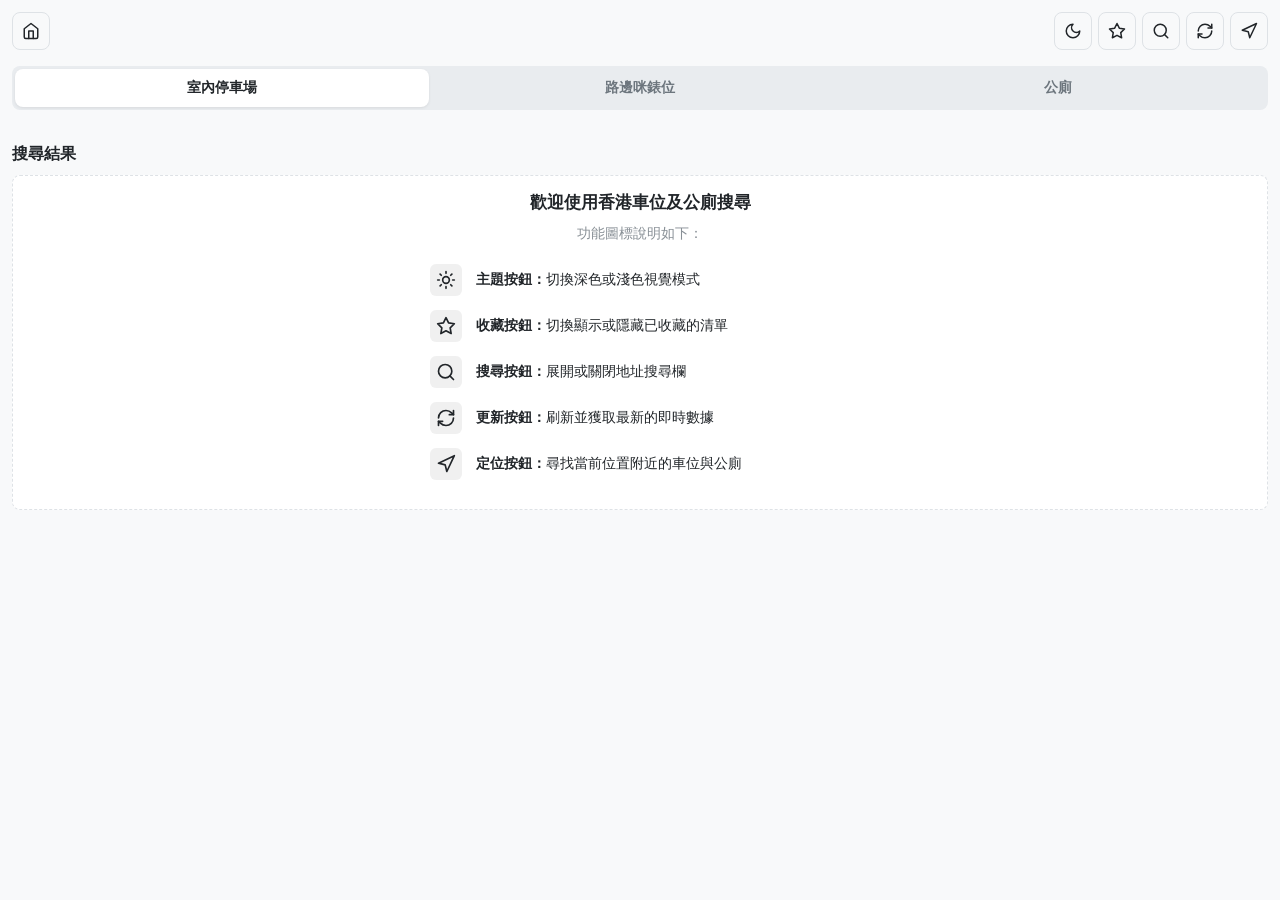
==== index.html @ a3e3a035 "Update index.html" ====
<!DOCTYPE html>
<html lang="zh-HK">
<head>
    <meta charset="UTF-8">
    <meta name="viewport" content="width=device-width, initial-scale=1.0">
    <title>HK Car Parks</title>
    <link rel="stylesheet" href="style.css">
    <style>
        /* Modern 2026 Mobile Parking Tracker Style Extensions */
        .parking-tracker-btn-container {
            display: flex;
            justify-content: flex-end;
            padding-top: 8px;
            margin-top: 8px;
            border-top: 1px dashed #e2e8f0;
            width: 100%;
            box-sizing: border-box;
        }

        .parking-tracker-toggle-btn {
            font-size: 13px;
            font-weight: 600;
            color: #475569;
            background-color: #f1f5f9;
            border: 1px solid #cbd5e1;
            padding: 6px 14px;
            border-radius: 20px;
            cursor: pointer;
            outline: none;
            transition: all 0.2s ease-in-out;
            -webkit-tap-highlight-color: transparent;
        }

        .parking-tracker-toggle-btn.tracking-active {
            color: #ffffff;
            background-color: #2563eb;
            border-color: #1d4ed8;
            box-shadow: 0 2px 4px rgba(37, 99, 235, 0.2);
        }

        /* Floating Controls Panel Setup */
        #mobile-tracking-overlay-panel {
            position: fixed;
            bottom: calc(16px + env(safe-area-inset-bottom));
            left: 50%;
            transform: translateX(-50%);
            width: calc(100% - 32px);
            max-width: 440px;
            background-color: #0f172a;
            box-shadow: 0 10px 25px -5px rgba(0, 0, 0, 0.4), 0 8px 10px -6px rgba(0, 0, 0, 0.4);
            border-radius: 24px;
            padding: 14px 20px;
            z-index: 99999;
            box-sizing: border-box;
            animation: trackerSlideIn 0.3s cubic-bezier(0.16, 1, 0.3, 1);
        }

        .tracker-panel-layout {
            display: flex;
            justify-content: space-between;
            align-items: center;
            width: 100%;
        }

        .tracker-panel-info {
            display: flex;
            align-items: center;
            gap: 10px;
        }

        .tracker-pulse-dot {
            width: 8px;
            height: 8px;
            background-color: #3b82f6;
            border-radius: 50%;
            display: inline-block;
            box-shadow: 0 0 0 0 rgba(59, 130, 246, 0.6);
            animation: trackerPulseGlow 2s infinite;
        }

        .tracker-panel-text {
            color: #f8fafc;
            font-size: 14px;
            font-weight: 500;
            font-family: system-ui, -apple-system, sans-serif;
        }

        .tracker-panel-clear-btn {
            background-color: #ef4444;
            color: #ffffff;
            border: none;
            padding: 7px 14px;
            font-size: 12px;
            font-weight: 600;
            border-radius: 16px;
            cursor: pointer;
            transition: background 0.2s ease;
            -webkit-tap-highlight-color: transparent;
        }

        .tracker-panel-clear-btn:active {
            background-color: #dc2626;
        }

        @keyframes trackerSlideIn {
            from { transform: translate(-50%, 80px); opacity: 0; }
            to { transform: translate(-50%, 0); opacity: 1; }
        }

        @keyframes trackerPulseGlow {
            0% { transform: scale(0.95); box-shadow: 0 0 0 0 rgba(59, 130, 246, 0.6); }
            70% { transform: scale(1); box-shadow: 0 0 0 8px rgba(59, 130, 246, 0); }
            100% { transform: scale(0.95); box-shadow: 0 0 0 0 rgba(59, 130, 246, 0); }
        }
    </style>
</head>
<body>

    <div class="sticky-header-wrapper">
        <div class="header-container">
            <button id="homeBtn" class="icon-btn" aria-label="主頁"></button>
            <div class="header-actions">
                <button id="themeToggleBtn" class="icon-btn" onclick="toggleTheme()" aria-label="切換主題"></button>
                <button id="showFavBtn" class="icon-btn" aria-label="我的收藏"></button>
                <button id="searchToggleBtn" class="icon-btn" aria-label="展開搜尋"></button>
                <button id="refreshBtn" class="icon-btn" aria-label="更新數據"></button>
                <button id="locateBtn" class="icon-btn" aria-label="GPS 定位"></button>
            </div>
        </div>

        <div class="tab-container">
            <button id="tabOffStreet" class="tab-btn active" onclick="switchTab('offstreet')">室內停車場</button>
            <button id="tabMetered" class="tab-btn" onclick="switchTab('metered')">路邊咪錶位</button>
            <button id="tabToilet" class="tab-btn" onclick="switchTab('toilet')">公廁</button>
        </div>
        
        <div id="searchWrapper" class="search-dropdown">
            <div class="search-bar-container">
                <input type="text" id="searchInput" placeholder="搜尋香港地址、大廈、商場或街道...">
                <button id="searchBtn" class="search-action-btn">搜尋</button>
            </div>
        </div>

        <div id="history-wrapper" class="history-container" style="display: none;">
            <div id="historyChips" class="chips-row"></div>
            <button id="clearHistoryBtn" class="clear-btn">清除</button>
        </div>
    </div>

    <p id="status"></p>
    
    <div id="fav-wrapper" style="display:none;">
        <div class="section-title" id="ui-fav-title">我的收藏夾</div>
        <div id="favoritesList"></div>
    </div>

    <div id="filter-container" style="display: none;"></div>

    <div class="section-title" id="ui-search-title">搜尋結果</div>
    <div id="searchSubtitle" class="search-subtitle" style="display: none;"></div>
    <div id="results"></div>

    <button id="backToTopBtn" class="back-to-top" aria-label="回到頂部"></button>
    
    <script src="config.js"></script>
    <script src="templates.js"></script>
    <script src="api.js"></script>
    <script src="ui.js"></script>
    <script src="map.js"></script>
    <script src="parkingTracker.js"></script>
    <script src="app.js"></script>

</body>
</html>
---- style.css ----
:root {
    --bg-primary: #f8f9fa;
    --surface: #ffffff;
    --text-main: #212529;
    --text-muted: #6c757d;
    --accent: #0d6efd;
    --accent-hover: #0b5ed7;
    --success: #198754;
    --warning: #ff9f43;
    --danger: #dc3545;
    --border-color: #dee2e6;
    --radius: 8px;
    --btn-height: 38px;
    --font-size-btn: 0.85rem;
}

body.dark-theme {
    --bg-primary: #121212;
    --surface: #1e1e1e;
    --text-main: #f8f9fa;
    --text-muted: #a0a0a0;
    --border-color: #2d2d2d;
    --accent-hover: #157bfb;
}

* { box-sizing: border-box; margin: 0; padding: 0; }

body {
    font-family: -apple-system, BlinkMacSystemFont, "Segoe UI", Roboto, Helvetica, Arial, sans-serif;
    background-color: var(--bg-primary);
    color: var(--text-main);
    padding: 12px;
    line-height: 1.4;
    transition: background-color 0.2s, color 0.2s;
}

/* 置頂包裝器基礎與過渡樣式 */
.sticky-header-wrapper {
    position: sticky;
    top: 0;
    z-index: 100;
    background-color: var(--bg-primary);
    padding: 12px 12px 4px 12px;
    margin: -12px -12px 12px -12px;
    border-bottom: 1px solid transparent;
    transition: border-color 0.15s ease, box-shadow 0.15s ease, background-color 0.2s;
}

/* 滾動時啟用陰影與底線 */
.sticky-header-wrapper.scrolled {
    border-bottom-color: var(--border-color);
    box-shadow: 0 4px 12px rgba(0, 0, 0, 0.05);
}

body.dark-theme .sticky-header-wrapper.scrolled {
    box-shadow: 0 4px 16px rgba(0, 0, 0, 0.3);
}

.header-container {
    display: flex;
    justify-content: space-between;
    align-items: center;
    margin-bottom: 16px;
    gap: 10px;
}

h1 { font-size: 1.15rem; font-weight: 700; letter-spacing: -0.5px; white-space: nowrap; }

.header-actions {
    display: flex;
    gap: 6px;
    align-items: center;
}

.icon-btn {
    background-color: transparent;
    color: var(--text-main);
    border: 1px solid var(--border-color);
    border-radius: var(--radius);
    padding: 0;
    width: var(--btn-height);
    height: var(--btn-height);
    display: inline-flex;
    align-items: center;
    justify-content: center;
    cursor: pointer;
    transition: all 0.15s ease;
}

.icon-btn:active { background-color: #e9ecef; }
body.dark-theme .icon-btn:active { background-color: #2d2d2d; }

.icon-btn svg {
    width: 18px;
    height: 18px;
    display: block;
}

.tab-container {
    display: flex;
    background-color: #e9ecef;
    padding: 3px;
    border-radius: var(--radius);
    margin-bottom: 12px;
    gap: 4px;
    height: calc(var(--btn-height) + 6px);
    align-items: center;
    transition: background-color 0.2s;
}

body.dark-theme .tab-container {
    background-color: #2d2d2d;
}

.tab-btn, button.main-btn, button.secondary-btn, button.search-action-btn, .pill-btn {
    height: var(--btn-height);
    font-size: var(--font-size-btn);
    border-radius: var(--radius);
    display: inline-flex;
    align-items: center;
    justify-content: center;
    border: 1px solid transparent;
    box-sizing: border-box;
    font-weight: 600;
    cursor: pointer;
    transition: all 0.15s ease;
    white-space: nowrap;
    text-decoration: none;
}

.tab-btn {
    flex: 1;
    background: none;
    color: var(--text-muted);
}

.tab-btn.active {
    background-color: var(--surface);
    color: var(--text-main);
    box-shadow: 0 1px 3px rgba(0,0,0,0.08);
}

#status {
    margin: 4px 0 8px 0;
    font-size: 0.85rem;
    color: var(--text-muted);
    text-align: center;
}

.search-dropdown {
    max-height: 0;
    overflow: hidden;
    opacity: 0;
    transition: max-height 0.3s cubic-bezier(0.4, 0, 0.2, 1), opacity 0.2s ease, margin-bottom 0.3s ease;
    margin-bottom: 0;
    width: 100%;
}

.search-dropdown.open {
    max-height: 60px;
    opacity: 1;
    margin-bottom: 12px;
}

.search-bar-container {
    display: flex;
    gap: 8px;
    width: 100%;
}

input#searchInput {
    flex: 1;
    height: var(--btn-height);
    padding: 0 12px;
    font-size: 0.9rem;
    border-radius: var(--radius);
    border: 1px solid var(--border-color);
    background-color: var(--surface);
    color: var(--text-main);
    outline: none;
    transition: border-color 0.15s;
}

input#searchInput:focus {
    border-color: var(--accent);
}

button.search-action-btn {
    background-color: var(--text-main);
    color: var(--surface);
    padding: 0 16px;
}

button.search-action-btn:active {
    background-color: #000;
}
body.dark-theme button.search-action-btn:active {
    background-color: #ffffff;
}

.history-container {
    display: none;
    align-items: center;
    justify-content: space-between;
    gap: 8px;
    margin-bottom: 12px;
    width: 100%;
}

.chips-row {
    display: flex;
    flex-wrap: wrap;
    gap: 6px;
    flex: 1;
}

.history-chip {
    background-color: #e9ecef;
    color: var(--text-main);
    padding: 4px 8px;
    font-size: 0.75rem;
    font-weight: 500;
    border-radius: 6px;
    cursor: pointer;
    border: none;
    white-space: nowrap;
    max-width: 110px;
    overflow: hidden;
    text-overflow: ellipsis;
    transition: background-color 0.2s;
}

body.dark-theme .history-chip {
    background-color: #2d2d2d;
}

.history-chip:active {
    background-color: var(--border-color);
}

.clear-btn {
    background-color: #f1f3f5;
    border: 1px solid var(--border-color);
    color: var(--text-muted);
    font-size: 0.75rem;
    font-weight: 600;
    cursor: pointer;
    padding: 4px 8px;
    border-radius: 6px;
    white-space: nowrap;
    transition: background-color 0.2s, border-color 0.2s;
}

body.dark-theme .clear-btn {
    background-color: #1e1e1e;
}

.clear-btn:active {
    background-color: #fff5f5;
    color: var(--danger);
    border-color: #fbc2c2;
}

body.dark-theme .clear-btn:active {
    background-color: #2c1a1a;
}

#filter-container {
    display: none;
    flex-direction: column;
    gap: 8px;
    margin-bottom: 12px;
    width: 100%;
}

.filter-row {
    display: flex;
    gap: 6px;
    width: 100%;
}

.pill-btn {
    flex: 1;
    background-color: var(--surface);
    border-color: var(--border-color);
    color: var(--text-muted);
    padding: 0 4px;
}

.pill-btn:active {
    transform: scale(0.97);
}

.pill-btn.active.color-blue {
    background-color: var(--accent);
    color: white;
    border-color: var(--accent);
}

.pill-btn.active.color-green {
    background-color: var(--success);
    color: white;
    border-color: var(--success);
}

.pill-btn.active.color-red {
    background-color: var(--danger);
    color: white;
    border-color: var(--danger);
}

.section-title {
    font-size: 1rem;
    font-weight: 600;
    margin: 16px 0 8px 0;
    color: var(--text-main);
}

.carpark-card {
    background-color: var(--surface);
    padding: 10px 12px;
    margin-bottom: 10px;
    border-radius: var(--radius);
    border: 1px solid var(--border-color);
    border-left: 4px solid var(--border-color);
    transition: border-color 0.15s, background-color 0.2s;
}

.carpark-card.status-high { border-left-color: var(--success); }
.carpark-card.status-medium { border-left-color: var(--warning); }
.carpark-card.status-empty { border-left-color: var(--danger); }
.carpark-card.status-unknown { border-left-color: var(--border-color); }

.card-body-split {
    display: flex;
    justify-content: space-between;
    align-items: stretch;
    gap: 12px;
}

.card-left {
    flex: 1;
    min-width: 0;
}

.card-right {
    display: flex;
    flex-direction: column;
    justify-content: center !important; 
    align-items: flex-end;
    width: 80px;
    flex-shrink: 0;
}

.carpark-name {
    font-size: 0.95rem;
    font-weight: 600;
    color: var(--text-main);
    line-height: 1.3;
    display: flex;
    align-items: center;
    gap: 6px;
    margin-bottom: 4px;
}

.status-dot {
    width: 8px;
    height: 8px;
    border-radius: 50%;
    display: inline-block;
    flex-shrink: 0;
}

.dot-green { background-color: var(--success); }
.dot-orange { background-color: var(--warning); }
.dot-red { background-color: var(--danger); }
.dot-grey { background-color: var(--text-muted); }

.card-fav-btn {
    background-color: #f1f3f5;
    color: var(--text-main);
    border: 1px solid var(--border-color);
    padding: 3px 6px;
    font-size: 0.7rem;
    font-weight: 600;
    border-radius: 4px;
    cursor: pointer;
    white-space: nowrap;
    width: 100%;
    text-align: center;
    transition: background-color 0.2s, border-color 0.2s;
}

body.dark-theme .card-fav-btn {
    background-color: #2d2d2d;
}

.card-fav-btn.active {
    background-color: var(--danger);
    color: white;
    border-color: var(--danger);
}

/* Inline Favorite Button Styles */
.card-fav-btn.inline-fav-btn {
    background-color: transparent !important;
    border: none !important;
    padding: 0 !important;
    width: 20px !important;
    height: 20px !important;
    display: inline-flex !important;
    align-items: center !important;
    justify-content: center !important;
    cursor: pointer !important;
    color: var(--text-muted) !important;
    transition: transform 0.1s ease, color 0.2s !important;
    flex-shrink: 0 !important;
}

body.dark-theme .card-fav-btn.inline-fav-btn {
    background-color: transparent !important;
}

.card-fav-btn.inline-fav-btn:active {
    transform: scale(0.85) !important;
}

.card-fav-btn.inline-fav-btn svg {
    width: 18px !important;
    height: 18px !important;
    display: block !important;
}

.card-fav-btn.inline-fav-btn.active {
    background-color: transparent !important;
    border-color: transparent !important;
    color: #ff9f43 !important;
}

body.dark-theme .card-fav-btn.inline-fav-btn.active {
    background-color: transparent !important;
}

.tags-row {
    display: flex;
    align-items: center;
    gap: 6px;
    margin-bottom: 6px;
    flex-wrap: wrap;
}

.distance { font-size: 0.8rem; font-weight: 600; color: var(--danger); }
.distance-warning { font-size: 0.75rem; font-weight: bold; color: var(--danger); margin-left: 2px; }

.status-badge {
    display: inline-block;
    padding: 2px 6px;
    font-size: 0.65rem;
    font-weight: 700;
    border-radius: 4px;
    text-transform: uppercase;
}

.status-badge.ev-charger {
    background-color: #eafaf1;
    color: var(--success);
    border: 1px solid #a3e4d7;
}

body.dark-theme .status-badge.ev-charger {
    background-color: #0c2b1a;
    color: var(--success);
    border-color: #198754;
}

.info-grid {
    display: grid;
    grid-template-columns: auto 1fr;
    gap: 3px 8px;
    font-size: 0.8rem;
    color: var(--text-main);
}

.info-label { color: var(--text-muted); font-weight: 500; }

.map-link, .phone-link {
    color: var(--accent);
    text-decoration: none;
    font-weight: 500;
}

.vacancy-badge {
    width: 100%;
    padding: 4px 6px;
    border-radius: 6px;
    text-align: center;
    display: flex;
    flex-direction: column;
    align-items: center;
    justify-content: center;
    border: 1px solid var(--border-color);
    background-color: #f8f9fa;
    transition: background-color 0.2s, border-color 0.2s;
}

body.dark-theme .vacancy-badge {
    background-color: #1e1e1e;
}

.vacancy-badge.available {
    border-color: #a3e4d7;
    background-color: #f4fbf7;
}

body.dark-theme .vacancy-badge.available {
    border-color: #198754;
    background-color: #0c2b1a;
}

.vacancy-badge.moderate {
    border-color: #fde3a7;
    background-color: #fffaf4;
}

body.dark-theme .vacancy-badge.moderate {
    border-color: #ff9f43;
    background-color: #3b250a;
}

.vacancy-badge.full {
    border-color: #fbc2c2;
    background-color: #fff5f5;
}

body.dark-theme .vacancy-badge.full {
    border-color: #dc3545;
    background-color: #321015;
}

.vacancy-badge.unknown {
    border-color: var(--border-color);
    background-color: #f8f9fa;
}

body.dark-theme .vacancy-badge.unknown {
    background-color: #1e1e1e;
}

.vacancy-num {
    font-size: 1.1rem;
    font-weight: 700;
    line-height: 1.1;
}

.vacancy-num.none { color: var(--danger); }
.vacancy-num.medium { color: var(--warning); }

.vacancy-label {
    font-size: 0.65rem;
    color: var(--text-muted);
    margin-top: 2px;
    font-weight: 600;
    white-space: nowrap;
}

.welcome-box {
    text-align: center;
    padding: 36px 20px;
    background-color: var(--surface);
    border-radius: var(--radius);
    border: 1px dashed var(--border-color);
    margin-top: 10px;
}

.welcome-box h3 {
    font-size: 1.05rem;
    margin-bottom: 8px;
    color: var(--text-main);
    font-weight: 700;
}

.welcome-box p {
    font-size: 0.85rem;
    color: var(--text-muted);
    line-height: 1.5;
}

.empty-notice {
    text-align: center;
    padding: 16px;
    color: var(--text-muted);
    font-style: italic;
    font-size: 0.85rem;
}

/* 回到頂部按鈕懸浮樣式 */
.back-to-top {
    position: fixed;
    bottom: 24px;
    right: 24px;
    width: 44px;
    height: 44px;
    border-radius: 50%;
    background-color: var(--surface);
    color: var(--text-main);
    border: 1px solid var(--border-color);
    box-shadow: 0 4px 12px rgba(0, 0, 0, 0.1);
    cursor: pointer;
    display: flex;
    align-items: center;
    justify-content: center;
    z-index: 99;
    opacity: 0;
    pointer-events: none;
    transition: opacity 0.2s ease, transform 0.2s ease, background-color 0.2s;
    transform: translateY(10px);
}

.back-to-top.visible {
    opacity: 1;
    pointer-events: auto;
    transform: translateY(0);
}

.back-to-top:active {
    transform: scale(0.95);
    background-color: #e9ecef;
}

body.dark-theme .back-to-top:active {
    background-color: #2d2d2d;
}

.back-to-top svg {
    width: 20px;
    height: 20px;
    display: block;
}

/* 2026 Modern CSS Triple-Dot Pulse Loader */
.loading-container {
    display: inline-flex;
    align-items: center;
    justify-content: center;
    gap: 6px;
    font-weight: 500;
    color: var(--text-muted);
}

.loading-dots {
    display: inline-flex;
    align-items: center;
    gap: 4px;
}

.loading-dots span {
    width: 6px;
    height: 6px;
    background-color: var(--accent);
    border-radius: 50%;
    display: inline-block;
    animation: loadingPulse 1.2s infinite ease-in-out both;
}

.loading-dots span:nth-child(1) { animation-delay: -0.32s; }
.loading-dots span:nth-child(2) { animation-delay: -0.16s; }

@keyframes loadingPulse {
    0%, 80%, 100% { transform: scale(0); opacity: 0.3; }
    40% { transform: scale(1); opacity: 1; }
}

.search-subtitle {
    font-size: 0.85rem;
    color: var(--text-muted);
    margin: -4px 0 12px 0;
    font-weight: 500;
    line-height: 1.4;
}

/* Full-Screen Map Overlay Styles */
.carpark-card.meter-card {
    cursor: pointer;
}

.map-overlay {
    position: fixed;
    top: 0;
    left: 0;
    width: 100vw;
    height: 100vh;
    z-index: 2000;
    background-color: var(--bg-primary);
    display: none;
}

.map-canvas {
    width: 100%;
    height: 100%;
}

.close-map-btn {
    position: fixed;
    bottom: 24px;
    right: 24px;
    width: 56px;
    height: 56px;
    border-radius: 50%;
    background-color: var(--surface);
    color: var(--text-main);
    border: 1px solid var(--border-color);
    box-shadow: 0 4px 16px rgba(0, 0, 0, 0.15);
    cursor: pointer;
    display: flex;
    align-items: center;
    justify-content: center;
    z-index: 2100;
    transition: transform 0.1s ease, background-color 0.2s;
}

body.dark-theme .close-map-btn {
    box-shadow: 0 4px 20px rgba(0, 0, 0, 0.4);
}

.close-map-btn:active {
    transform: scale(0.92);
    background-color: #e9ecef;
}

body.dark-theme .close-map-btn:active {
    background-color: #2d2d2d;
}

.close-map-btn svg {
    width: 24px;
    height: 24px;
    display: block;
}

/* Leaflet theme overrides for clean integration */
.leaflet-popup-content-wrapper {
    background-color: var(--surface) !important;
    color: var(--text-main) !important;
    border-radius: var(--radius) !important;
    font-family: inherit !important;
    box-shadow: 0 2px 8px rgba(0,0,0,0.15) !important;
}
.leaflet-popup-tip {
    background-color: var(--surface) !important;
}
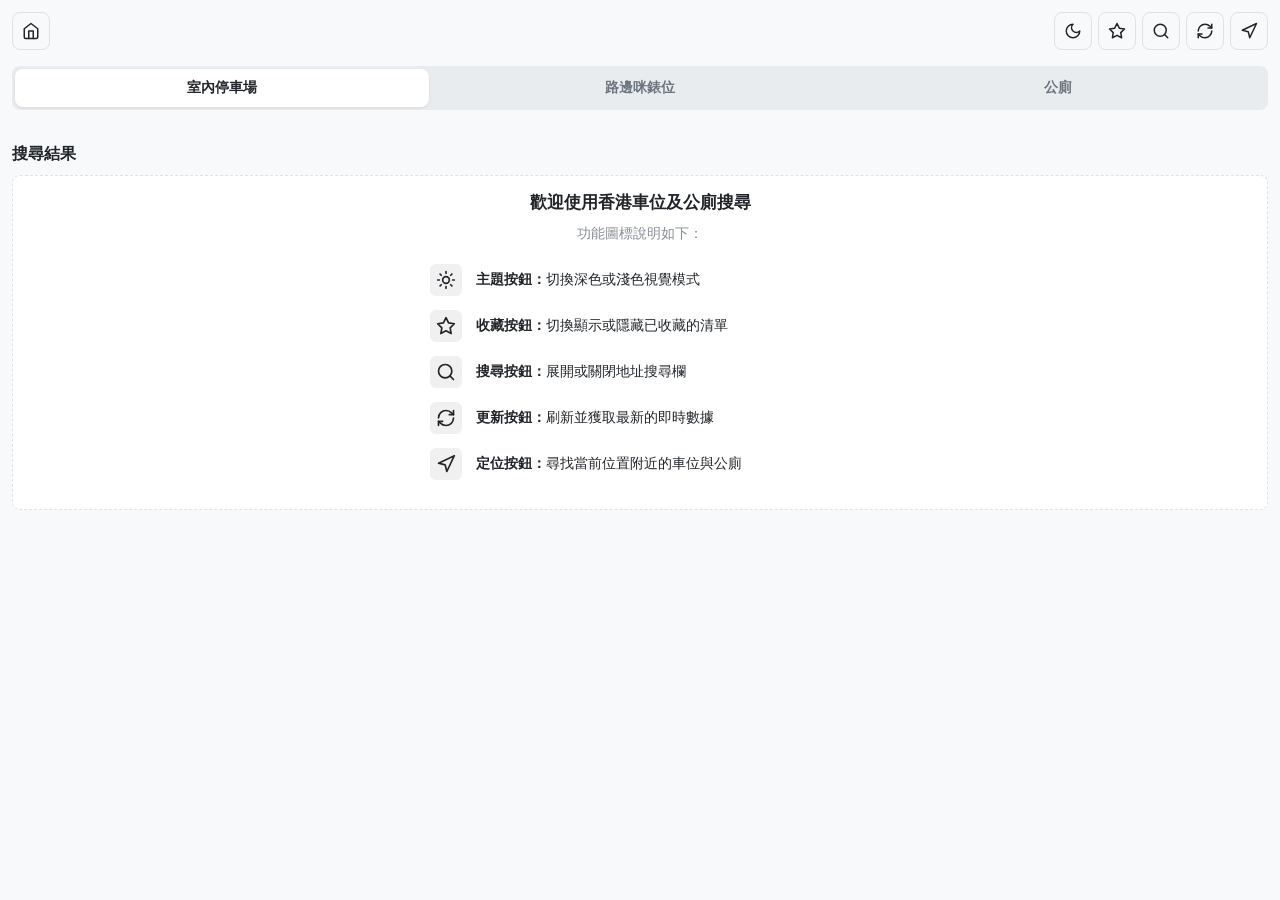
==== commit 3ea3ab90: "Update index.html" ====
--- a/index.html
+++ b/index.html
@@ -6,110 +6,158 @@
     <title>HK Car Parks</title>
     <link rel="stylesheet" href="style.css">
     <style>
-        /* Modern 2026 Mobile Parking Tracker Style Extensions */
+        /* 2026 行動端無縫雙按鈕與頂部浮動狀態島樣式擴充 */
         .parking-tracker-btn-container {
             display: flex;
-            justify-content: flex-end;
-            padding-top: 8px;
-            margin-top: 8px;
-            border-top: 1px dashed #e2e8f0;
             width: 100%;
+            border-top: 1px solid #e2e8f0;
+            margin-top: 12px;
             box-sizing: border-box;
+            background-color: #f8fafc;
+            border-bottom-left-radius: 12px;
+            border-bottom-right-radius: 12px;
+            overflow: hidden;
+        }
+
+        .parking-action-btn {
+            flex: 1;
+            display: flex;
+            align-items: center;
+            justify-content: center;
+            padding: 12px 8px;
+            font-size: 14px;
+            font-weight: 600;
+            background: none;
+            border: none;
+            cursor: pointer;
+            color: #475569;
+            transition: all 0.2s ease-in-out;
+            outline: none;
+            -webkit-tap-highlight-color: transparent;
+        }
+
+        .parking-map-view-btn {
+            border-right: 1px solid #e2e8f0;
+        }
+
+        .parking-map-view-btn:active {
+            background-color: #f1f5f9;
         }
 
         .parking-tracker-toggle-btn {
-            font-size: 13px;
-            font-weight: 600;
-            color: #475569;
-            background-color: #f1f5f9;
-            border: 1px solid #cbd5e1;
-            padding: 6px 14px;
-            border-radius: 20px;
-            cursor: pointer;
-            outline: none;
-            transition: all 0.2s ease-in-out;
-            -webkit-tap-highlight-color: transparent;
+            color: #2563eb;
+        }
+
+        .parking-tracker-toggle-btn:active {
+            background-color: #eff6ff;
+        }
+
+        .parking-tracker-toggle-btn.tracking-confirming {
+            background-color: #eff6ff;
+            color: #1e40af;
+            font-size: 11px;
+            line-height: 1.3;
+            padding: 6px 8px;
+            pointer-events: none;
+            text-align: center;
         }
 
         .parking-tracker-toggle-btn.tracking-active {
+            background-color: #2563eb;
             color: #ffffff;
-            background-color: #2563eb;
-            border-color: #1d4ed8;
-            box-shadow: 0 2px 4px rgba(37, 99, 235, 0.2);
-        }
-
-        /* Floating Controls Panel Setup */
-        #mobile-tracking-overlay-panel {
+        }
+
+        .parking-tracker-toggle-btn.tracking-active:active {
+            background-color: #1d4ed8;
+        }
+
+        /* 頂部浮動狀態島 UI 佈局（完全避開右下角關閉地圖按鈕） */
+        #mobile-top-tracker-island {
             position: fixed;
-            bottom: calc(16px + env(safe-area-inset-bottom));
+            top: 130px; /* 安全浮動於置頂導航欄下方 */
             left: 50%;
             transform: translateX(-50%);
             width: calc(100% - 32px);
-            max-width: 440px;
+            max-width: 400px;
             background-color: #0f172a;
-            box-shadow: 0 10px 25px -5px rgba(0, 0, 0, 0.4), 0 8px 10px -6px rgba(0, 0, 0, 0.4);
-            border-radius: 24px;
-            padding: 14px 20px;
-            z-index: 99999;
+            box-shadow: 0 10px 25px -5px rgba(0, 0, 0, 0.3), 0 8px 10px -6px rgba(0, 0, 0, 0.3);
+            border-radius: 16px;
+            padding: 12px 16px;
+            z-index: 999999;
             box-sizing: border-box;
-            animation: trackerSlideIn 0.3s cubic-bezier(0.16, 1, 0.3, 1);
-        }
-
-        .tracker-panel-layout {
-            display: flex;
-            justify-content: space-between;
+            color: #f8fafc;
+            font-family: system-ui, -apple-system, sans-serif;
+            animation: islandSlideDown 0.3s cubic-bezier(0.16, 1, 0.3, 1);
+        }
+
+        .island-header {
+            display: flex;
             align-items: center;
-            width: 100%;
-        }
-
-        .tracker-panel-info {
-            display: flex;
-            align-items: center;
-            gap: 10px;
-        }
-
-        .tracker-pulse-dot {
-            width: 8px;
-            height: 8px;
+            gap: 8px;
+            font-size: 11px;
+            color: #94a3b8;
+            margin-bottom: 6px;
+            font-weight: 600;
+            letter-spacing: 0.05em;
+        }
+
+        .island-pulse {
+            width: 6px;
+            height: 6px;
             background-color: #3b82f6;
             border-radius: 50%;
             display: inline-block;
             box-shadow: 0 0 0 0 rgba(59, 130, 246, 0.6);
-            animation: trackerPulseGlow 2s infinite;
-        }
-
-        .tracker-panel-text {
+            animation: islandPulseGlow 2s infinite;
+        }
+
+        .island-row {
+            display: flex;
+            justify-content: space-between;
+            align-items: center;
+            padding: 8px 0;
+            border-top: 1px solid #334155;
+        }
+
+        .island-row:first-of-type {
+            border-top: none;
+        }
+
+        .island-carpark-name {
+            font-size: 13px;
+            font-weight: 500;
+            white-space: nowrap;
+            overflow: hidden;
+            text-overflow: ellipsis;
+            max-width: 75%;
+            color: #f1f5f9;
+        }
+
+        .island-cancel-btn {
+            background-color: #334155;
+            border: none;
             color: #f8fafc;
-            font-size: 14px;
-            font-weight: 500;
-            font-family: system-ui, -apple-system, sans-serif;
-        }
-
-        .tracker-panel-clear-btn {
-            background-color: #ef4444;
-            color: #ffffff;
-            border: none;
-            padding: 7px 14px;
             font-size: 12px;
             font-weight: 600;
-            border-radius: 16px;
+            padding: 4px 10px;
+            border-radius: 8px;
             cursor: pointer;
-            transition: background 0.2s ease;
+            transition: background-color 0.2s ease;
             -webkit-tap-highlight-color: transparent;
         }
 
-        .tracker-panel-clear-btn:active {
-            background-color: #dc2626;
-        }
-
-        @keyframes trackerSlideIn {
-            from { transform: translate(-50%, 80px); opacity: 0; }
+        .island-cancel-btn:active {
+            background-color: #475569;
+        }
+
+        @keyframes islandSlideDown {
+            from { transform: translate(-50%, -30px); opacity: 0; }
             to { transform: translate(-50%, 0); opacity: 1; }
         }
 
-        @keyframes trackerPulseGlow {
+        @keyframes islandPulseGlow {
             0% { transform: scale(0.95); box-shadow: 0 0 0 0 rgba(59, 130, 246, 0.6); }
-            70% { transform: scale(1); box-shadow: 0 0 0 8px rgba(59, 130, 246, 0); }
+            70% { transform: scale(1); box-shadow: 0 0 0 6px rgba(59, 130, 246, 0); }
             100% { transform: scale(0.95); box-shadow: 0 0 0 0 rgba(59, 130, 246, 0); }
         }
     </style>
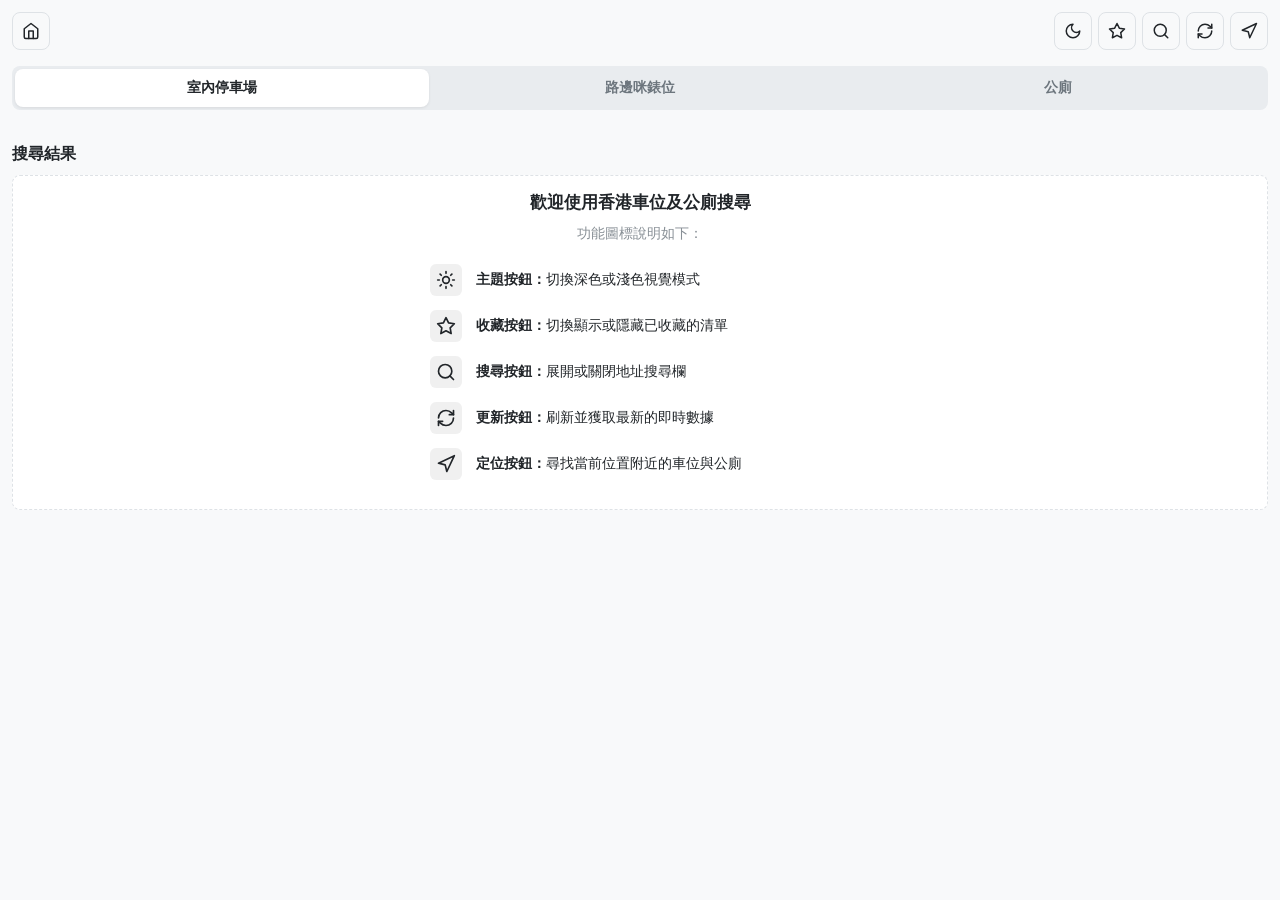
==== commit 8f64846e: "Update index.html" ====
--- a/index.html
+++ b/index.html
@@ -6,16 +6,14 @@
     <title>HK Car Parks</title>
     <link rel="stylesheet" href="style.css">
     <style>
-        /* 2026 行動端無縫雙按鈕與頂部浮動狀態島樣式擴充 */
+        /* 2026 行動端無縫自適應主題雙按鈕與底部智慧狀態島樣式 */
         .parking-tracker-btn-container {
             display: flex;
             width: 100%;
-            border-top: 1px solid #e2e8f0;
+            border-top: 1px solid rgba(148, 163, 184, 0.15);
             margin-top: 12px;
             box-sizing: border-box;
-            background-color: #f8fafc;
-            border-bottom-left-radius: 12px;
-            border-bottom-right-radius: 12px;
+            background: transparent; /* 移除固定白色，自動透出原本卡片的深色或淺色背景 */
             overflow: hidden;
         }
 
@@ -27,34 +25,39 @@
             padding: 12px 8px;
             font-size: 14px;
             font-weight: 600;
-            background: none;
+            background: transparent;
             border: none;
             cursor: pointer;
-            color: #475569;
+            color: inherit; /* 自動繼承原有主題的文字顏色 */
+            opacity: 0.9;
             transition: all 0.2s ease-in-out;
             outline: none;
             -webkit-tap-highlight-color: transparent;
         }
 
         .parking-map-view-btn {
-            border-right: 1px solid #e2e8f0;
-        }
-
-        .parking-map-view-btn:active {
-            background-color: #f1f5f9;
+            border-right: 1px solid rgba(148, 163, 184, 0.15);
+        }
+
+        .parking-action-btn:active {
+            background-color: rgba(148, 163, 184, 0.12);
         }
 
         .parking-tracker-toggle-btn {
-            color: #2563eb;
-        }
-
-        .parking-tracker-toggle-btn:active {
-            background-color: #eff6ff;
+            color: #3b82f6; /* 保留高對比藍色引導點擊 */
+        }
+
+        /* 當目前有空位時的灰色停用樣式 */
+        .parking-tracker-toggle-btn.tracking-disabled {
+            color: #94a3b8 !important;
+            opacity: 0.5 !important;
+            cursor: not-allowed;
+            background-color: transparent !important;
         }
 
         .parking-tracker-toggle-btn.tracking-confirming {
-            background-color: #eff6ff;
-            color: #1e40af;
+            background-color: rgba(59, 130, 246, 0.1);
+            color: #3b82f6;
             font-size: 11px;
             line-height: 1.3;
             padding: 6px 8px;
@@ -65,29 +68,33 @@
         .parking-tracker-toggle-btn.tracking-active {
             background-color: #2563eb;
             color: #ffffff;
-        }
-
-        .parking-tracker-toggle-btn.tracking-active:active {
-            background-color: #1d4ed8;
-        }
-
-        /* 頂部浮動狀態島 UI 佈局（完全避開右下角關閉地圖按鈕） */
-        #mobile-top-tracker-island {
+            opacity: 1;
+        }
+
+        /* 底部浮動智慧狀態島 UI 佈局 */
+        #mobile-bottom-tracker-island {
             position: fixed;
-            top: 130px; /* 安全浮動於置頂導航欄下方 */
+            bottom: calc(16px + env(safe-area-inset-bottom));
             left: 50%;
             transform: translateX(-50%);
             width: calc(100% - 32px);
             max-width: 400px;
-            background-color: #0f172a;
-            box-shadow: 0 10px 25px -5px rgba(0, 0, 0, 0.3), 0 8px 10px -6px rgba(0, 0, 0, 0.3);
+            background-color: #1e293b;
+            box-shadow: 0 10px 25px -5px rgba(0, 0, 0, 0.4), 0 8px 10px -6px rgba(0, 0, 0, 0.4);
             border-radius: 16px;
             padding: 12px 16px;
-            z-index: 999999;
+            z-index: 99999;
             box-sizing: border-box;
             color: #f8fafc;
             font-family: system-ui, -apple-system, sans-serif;
-            animation: islandSlideDown 0.3s cubic-bezier(0.16, 1, 0.3, 1);
+            transition: transform 0.3s cubic-bezier(0.16, 1, 0.3, 1), opacity 0.3s ease;
+            animation: islandSlideUp 0.3s cubic-bezier(0.16, 1, 0.3, 1);
+        }
+
+        #mobile-bottom-tracker-island.island-hidden {
+            transform: translate(-50%, 120px);
+            opacity: 0;
+            pointer-events: none;
         }
 
         .island-header {
@@ -150,8 +157,8 @@
             background-color: #475569;
         }
 
-        @keyframes islandSlideDown {
-            from { transform: translate(-50%, -30px); opacity: 0; }
+        @keyframes islandSlideUp {
+            from { transform: translate(-50%, 80px); opacity: 0; }
             to { transform: translate(-50%, 0); opacity: 1; }
         }
 
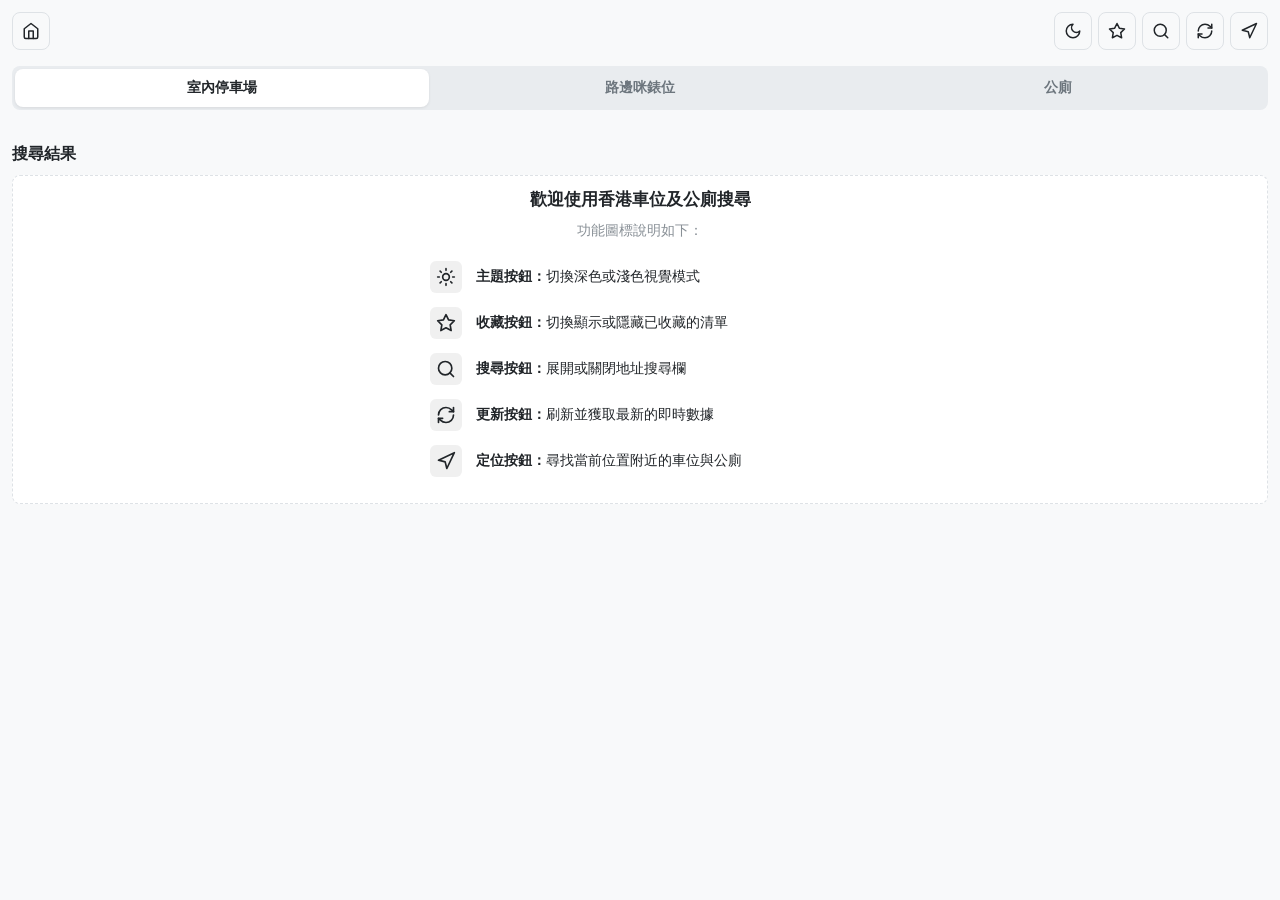
==== commit 0bfca4ff: "Update styles for parking tracker UI elements" ====
--- a/index.html
+++ b/index.html
@@ -6,72 +6,88 @@
     <title>HK Car Parks</title>
     <link rel="stylesheet" href="style.css">
     <style>
-        /* 2026 行動端無縫自適應主題雙按鈕與底部智慧狀態島樣式 */
+        /* 2026 行動端超緊湊正方形按鈕與自適應佈局樣式 */
+        #results > * {
+            position: relative !important;
+            padding: 12px 12px 12px 12px !important; /* 全面縮減卡片內邊距，極致壓縮高度 */
+            min-height: 105px !important; /* 確保右側有足夠空間容納直向組合 */
+            box-sizing: border-box !important;
+        }
+
+        /* 將按鈕群精準定位於右上角空置咪錶盒子的正下方 */
         .parking-tracker-btn-container {
-            display: flex;
-            width: 100%;
-            border-top: 1px solid rgba(148, 163, 184, 0.15);
-            margin-top: 12px;
-            box-sizing: border-box;
-            background: transparent; /* 移除固定白色，自動透出原本卡片的深色或淺色背景 */
-            overflow: hidden;
+            position: absolute !important;
+            right: 12px;
+            top: 64px; /* 完美緊貼於上方空置率數值盒子下方 */
+            display: flex;
+            gap: 8px;
+            background: transparent;
+            z-index: 10;
         }
 
         .parking-action-btn {
-            flex: 1;
             display: flex;
             align-items: center;
             justify-content: center;
-            padding: 12px 8px;
-            font-size: 14px;
-            font-weight: 600;
-            background: transparent;
-            border: none;
+            width: 38px;
+            height: 38px;
+            border-radius: 8px; /* 改為正方形外框，與頂部導航按鈕風格完全一致 */
+            background-color: rgba(148, 163, 184, 0.1);
+            border: 1px solid rgba(148, 163, 184, 0.2);
+            color: inherit;
             cursor: pointer;
-            color: inherit; /* 自動繼承原有主題的文字顏色 */
-            opacity: 0.9;
             transition: all 0.2s ease-in-out;
             outline: none;
             -webkit-tap-highlight-color: transparent;
-        }
-
-        .parking-map-view-btn {
-            border-right: 1px solid rgba(148, 163, 184, 0.15);
+            box-sizing: border-box;
         }
 
         .parking-action-btn:active {
-            background-color: rgba(148, 163, 184, 0.12);
+            background-color: rgba(148, 163, 184, 0.25);
         }
 
         .parking-tracker-toggle-btn {
-            color: #3b82f6; /* 保留高對比藍色引導點擊 */
-        }
-
-        /* 當目前有空位時的灰色停用樣式 */
+            color: #3b82f6;
+        }
+
+        /* 正在追蹤時的反色高亮方框 */
+        .parking-tracker-toggle-btn.tracking-active {
+            background-color: #2563eb;
+            border-color: #1d4ed8;
+            color: #ffffff;
+        }
+
+        /* 目前有空位時的完全停用狀態 */
         .parking-tracker-toggle-btn.tracking-disabled {
             color: #94a3b8 !important;
-            opacity: 0.5 !important;
+            opacity: 0.25 !important;
             cursor: not-allowed;
             background-color: transparent !important;
-        }
-
-        .parking-tracker-toggle-btn.tracking-confirming {
-            background-color: rgba(59, 130, 246, 0.1);
-            color: #3b82f6;
-            font-size: 11px;
-            line-height: 1.3;
-            padding: 6px 8px;
-            pointer-events: none;
+            border-color: rgba(148, 163, 184, 0.1) !important;
+        }
+
+        /* 頂部智慧提示橫幅 */
+        #parking-toast-notice {
+            position: fixed;
+            top: 24px;
+            left: 50%;
+            transform: translateX(-50%);
+            background-color: #1e293b;
+            color: #f8fafc;
+            padding: 12px 20px;
+            border-radius: 12px;
+            font-size: 13px;
+            font-weight: 500;
+            box-shadow: 0 10px 15px -3px rgba(0, 0, 0, 0.3);
+            z-index: 1000000;
+            width: calc(100% - 32px);
+            max-width: 360px;
             text-align: center;
-        }
-
-        .parking-tracker-toggle-btn.tracking-active {
-            background-color: #2563eb;
-            color: #ffffff;
-            opacity: 1;
-        }
-
-        /* 底部浮動智慧狀態島 UI 佈局 */
+            animation: toastFadeIn 0.3s ease-out;
+            transition: opacity 0.3s ease;
+        }
+
+        /* 底部智慧狀態島（完美支援隱形避讓） */
         #mobile-bottom-tracker-island {
             position: fixed;
             bottom: calc(16px + env(safe-area-inset-bottom));
@@ -87,14 +103,14 @@
             box-sizing: border-box;
             color: #f8fafc;
             font-family: system-ui, -apple-system, sans-serif;
-            transition: transform 0.3s cubic-bezier(0.16, 1, 0.3, 1), opacity 0.3s ease;
+            transition: transform 0.25s cubic-bezier(0.16, 1, 0.3, 1), opacity 0.25s ease;
             animation: islandSlideUp 0.3s cubic-bezier(0.16, 1, 0.3, 1);
         }
 
         #mobile-bottom-tracker-island.island-hidden {
-            transform: translate(-50%, 120px);
-            opacity: 0;
-            pointer-events: none;
+            transform: translate(-50%, 120px) !important;
+            opacity: 0 !important;
+            pointer-events: none !important;
         }
 
         .island-header {
@@ -153,8 +169,9 @@
             -webkit-tap-highlight-color: transparent;
         }
 
-        .island-cancel-btn:active {
-            background-color: #475569;
+        @keyframes toastFadeIn {
+            from { top: 0; opacity: 0; }
+            to { top: 24px; opacity: 1; }
         }
 
         @keyframes islandSlideUp {
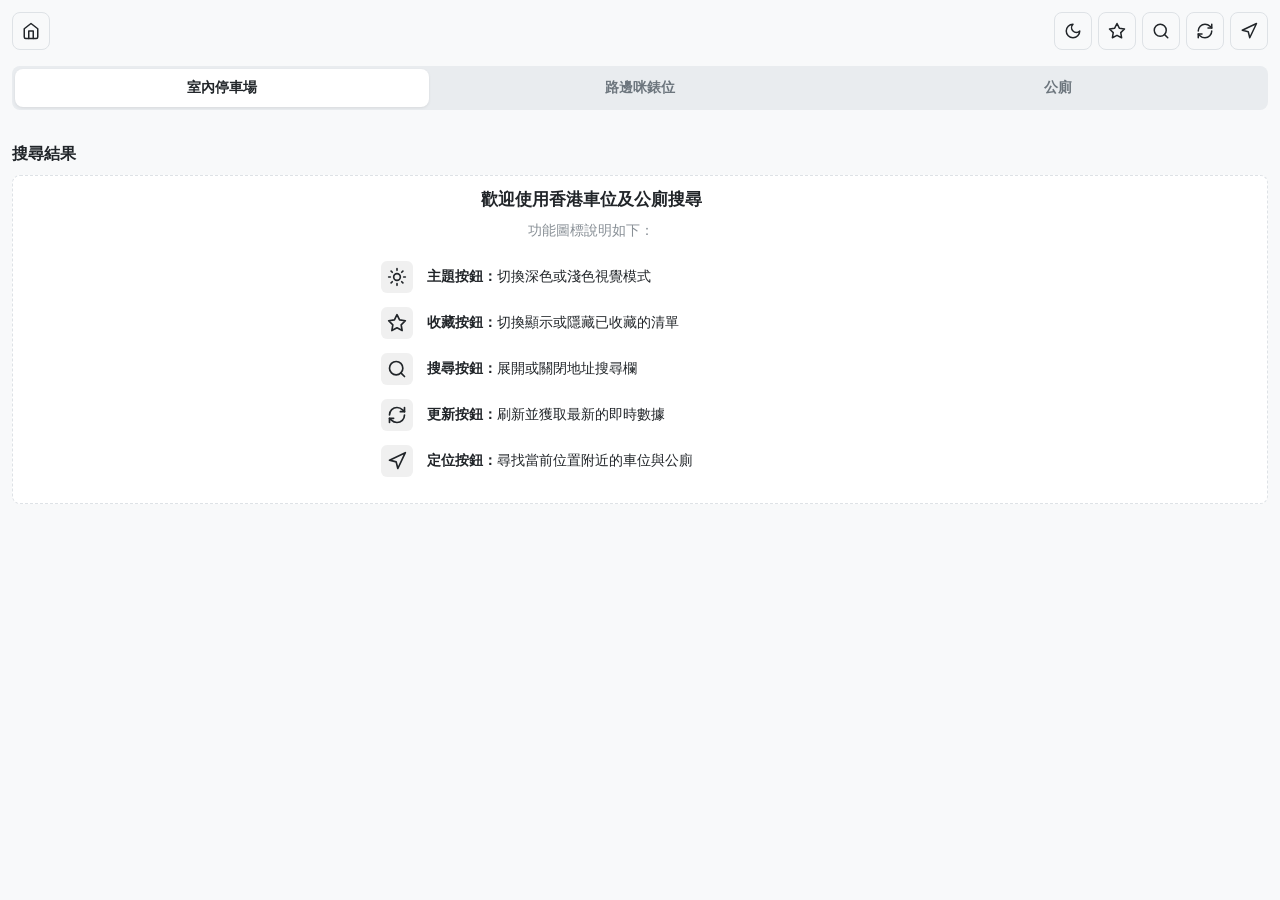
==== commit c82b77d9: "Update index.html" ====
--- a/index.html
+++ b/index.html
@@ -6,67 +6,74 @@
     <title>HK Car Parks</title>
     <link rel="stylesheet" href="style.css">
     <style>
-        /* 2026 行動端超緊湊正方形按鈕與自適應佈局樣式 */
+        /* 2026 行動端自適應緊湊佈局與正方形圖標按鈕樣式 */
         #results > * {
             position: relative !important;
-            padding: 12px 12px 12px 12px !important; /* 全面縮減卡片內邊距，極致壓縮高度 */
-            min-height: 105px !important; /* 確保右側有足夠空間容納直向組合 */
+            padding: 12px 110px 12px 12px !important; /* 縮減上下內邊距，並在右側留出固定空間 */
+            min-height: 110px !important;
             box-sizing: border-box !important;
         }
 
-        /* 將按鈕群精準定位於右上角空置咪錶盒子的正下方 */
+        /* 強制將空置率盒子定位於右上角，與車位名稱對齊 */
+        .custom-vacancy-box {
+            position: absolute !important;
+            top: 12px !important;
+            right: 12px !important;
+            margin: 0 !important;
+        }
+
+        /* 將正方形按鈕置於空置率盒子正下方 */
         .parking-tracker-btn-container {
             position: absolute !important;
-            right: 12px;
-            top: 64px; /* 完美緊貼於上方空置率數值盒子下方 */
-            display: flex;
-            gap: 8px;
-            background: transparent;
-            z-index: 10;
+            right: 12px !important;
+            top: 64px !important; 
+            display: flex !important;
+            gap: 8px !important;
+            background: transparent !important;
+            margin: 0 !important;
+            padding: 0 !important;
+            z-index: 10 !important;
         }
 
         .parking-action-btn {
-            display: flex;
-            align-items: center;
-            justify-content: center;
-            width: 38px;
-            height: 38px;
-            border-radius: 8px; /* 改為正方形外框，與頂部導航按鈕風格完全一致 */
-            background-color: rgba(148, 163, 184, 0.1);
-            border: 1px solid rgba(148, 163, 184, 0.2);
-            color: inherit;
-            cursor: pointer;
-            transition: all 0.2s ease-in-out;
-            outline: none;
-            -webkit-tap-highlight-color: transparent;
-            box-sizing: border-box;
+            display: flex !important;
+            align-items: center !important;
+            justify-content: center !important;
+            width: 36px !important;
+            height: 36px !important;
+            border-radius: 8px !important; /* 正方形外框，帶有與導航欄一致的微圓角 */
+            background-color: rgba(148, 163, 184, 0.1) !important;
+            border: 1px solid rgba(148, 163, 184, 0.2) !important;
+            color: inherit !important;
+            cursor: pointer !important;
+            transition: all 0.2s ease-in-out !important;
+            outline: none !important;
+            -webkit-tap-highlight-color: transparent !important;
         }
 
         .parking-action-btn:active {
-            background-color: rgba(148, 163, 184, 0.25);
+            background-color: rgba(148, 163, 184, 0.25) !important;
         }
 
         .parking-tracker-toggle-btn {
-            color: #3b82f6;
-        }
-
-        /* 正在追蹤時的反色高亮方框 */
+            color: #3b82f6 !important;
+        }
+
         .parking-tracker-toggle-btn.tracking-active {
-            background-color: #2563eb;
-            border-color: #1d4ed8;
-            color: #ffffff;
-        }
-
-        /* 目前有空位時的完全停用狀態 */
+            background-color: #2563eb !important;
+            border-color: #1d4ed8 !important;
+            color: #ffffff !important;
+        }
+
         .parking-tracker-toggle-btn.tracking-disabled {
             color: #94a3b8 !important;
             opacity: 0.25 !important;
-            cursor: not-allowed;
+            cursor: not-allowed !important;
             background-color: transparent !important;
             border-color: rgba(148, 163, 184, 0.1) !important;
         }
 
-        /* 頂部智慧提示橫幅 */
+        /* 頂部輕量化提示通知 */
         #parking-toast-notice {
             position: fixed;
             top: 24px;
@@ -87,7 +94,7 @@
             transition: opacity 0.3s ease;
         }
 
-        /* 底部智慧狀態島（完美支援隱形避讓） */
+        /* 底部智慧狀態島 */
         #mobile-bottom-tracker-island {
             position: fixed;
             bottom: calc(16px + env(safe-area-inset-bottom));
@@ -107,8 +114,10 @@
             animation: islandSlideUp 0.3s cubic-bezier(0.16, 1, 0.3, 1);
         }
 
+        /* 當地圖開啟、列表完全隱藏時，強制移除狀態島 */
         #mobile-bottom-tracker-island.island-hidden {
-            transform: translate(-50%, 120px) !important;
+            display: none !important;
+            visibility: hidden !important;
             opacity: 0 !important;
             pointer-events: none !important;
         }
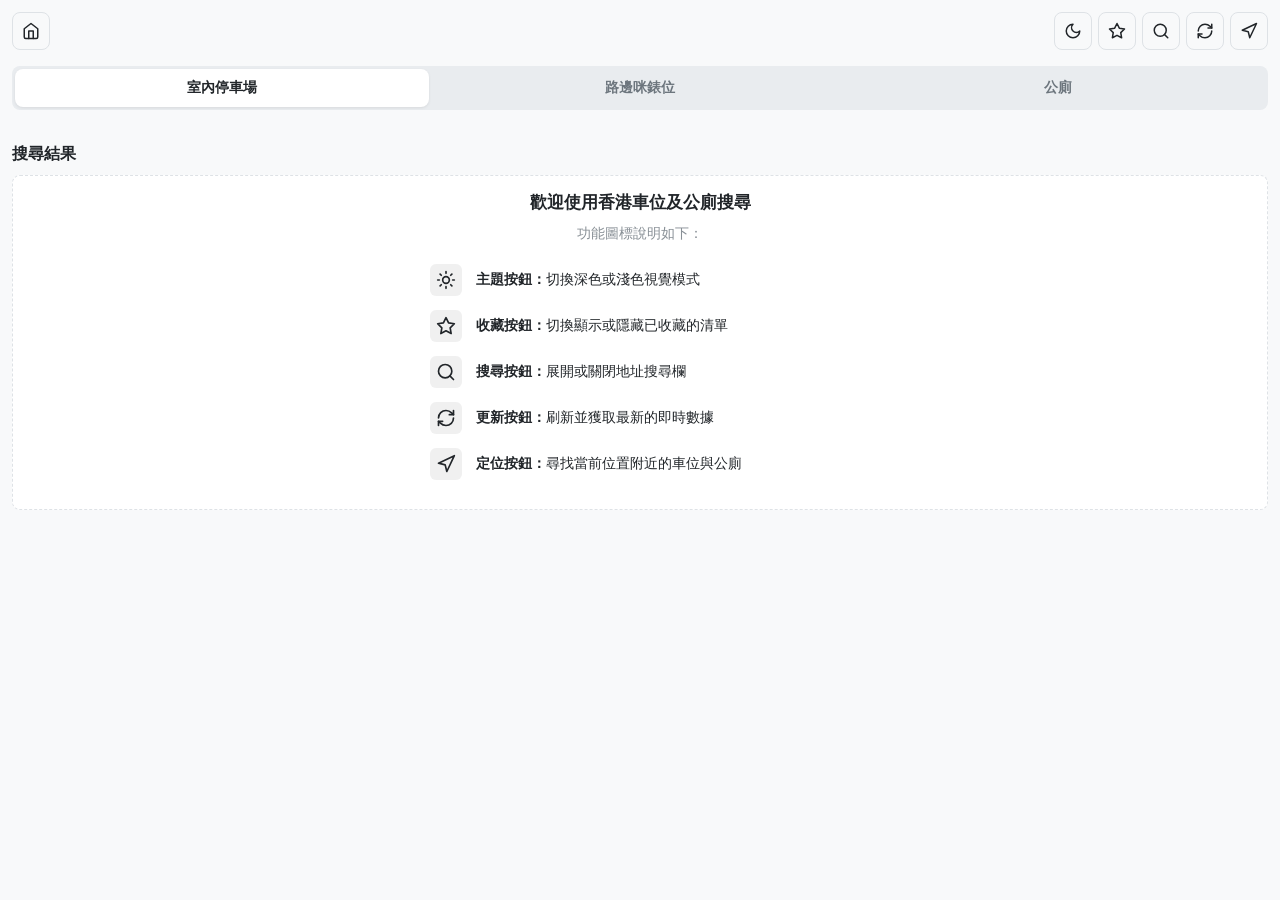
==== commit 2f11df22: "Update index.html" ====
--- a/index.html
+++ b/index.html
@@ -6,42 +6,56 @@
     <title>HK Car Parks</title>
     <link rel="stylesheet" href="style.css">
     <style>
-        /* 2026 行動端自適應緊湊佈局與正方形圖標按鈕樣式 */
-        #results > * {
+        /* 僅針對路邊咪錶位卡片進行版面壓縮與右側重組 */
+        .carpark-card.meter-card {
             position: relative !important;
-            padding: 12px 110px 12px 12px !important; /* 縮減上下內邊距，並在右側留出固定空間 */
-            min-height: 110px !important;
+            padding: 12px 110px 12px 12px !important; /* 壓縮上下內邊距，並在右側騰出固定寬度 */
+            min-height: 105px !important; /* 顯著降低卡片高度 */
             box-sizing: border-box !important;
         }
 
-        /* 強制將空置率盒子定位於右上角，與車位名稱對齊 */
-        .custom-vacancy-box {
+        /* 破除原本的 flex 限制，允許右側元件獨立進行絕對定位 */
+        .carpark-card.meter-card .card-body-split {
+            display: block !important;
+        }
+
+        .carpark-card.meter-card .card-right {
+            position: static !important;
+        }
+
+        /* 強制將路邊咪錶的空置率盒子固定於右上角，與標題文字對齊 */
+        .carpark-card.meter-card .vacancy-badge {
             position: absolute !important;
             top: 12px !important;
             right: 12px !important;
             margin: 0 !important;
-        }
-
-        /* 將正方形按鈕置於空置率盒子正下方 */
-        .parking-tracker-btn-container {
+            width: 84px !important; /* 固定的方框寬度，利於下方按鈕精準對齊 */
+            box-sizing: border-box !important;
+        }
+
+        /* 將正方形按鈕群水平排列，精準置於空置率盒子的正下方 */
+        .carpark-card.meter-card .parking-tracker-btn-container {
             position: absolute !important;
             right: 12px !important;
-            top: 64px !important; 
+            top: 58px !important; /* 緊貼在空置盒子下方 */
             display: flex !important;
             gap: 8px !important;
+            width: 84px !important;
+            justify-content: space-between !important;
             background: transparent !important;
             margin: 0 !important;
             padding: 0 !important;
             z-index: 10 !important;
         }
 
+        /* 正方形功能按鈕基礎樣式 */
         .parking-action-btn {
             display: flex !important;
             align-items: center !important;
             justify-content: center !important;
-            width: 36px !important;
-            height: 36px !important;
-            border-radius: 8px !important; /* 正方形外框，帶有與導航欄一致的微圓角 */
+            width: 38px !important;
+            height: 38px !important;
+            border-radius: 8px !important; /* 正方形外框與微圓角 */
             background-color: rgba(148, 163, 184, 0.1) !important;
             border: 1px solid rgba(148, 163, 184, 0.2) !important;
             color: inherit !important;
@@ -49,6 +63,7 @@
             transition: all 0.2s ease-in-out !important;
             outline: none !important;
             -webkit-tap-highlight-color: transparent !important;
+            box-sizing: border-box !important;
         }
 
         .parking-action-btn:active {
@@ -114,7 +129,7 @@
             animation: islandSlideUp 0.3s cubic-bezier(0.16, 1, 0.3, 1);
         }
 
-        /* 當地圖開啟、列表完全隱藏時，強制移除狀態島 */
+        /* 地圖開啟時完全移除 DOM 渲染與物理佔位 */
         #mobile-bottom-tracker-island.island-hidden {
             display: none !important;
             visibility: hidden !important;
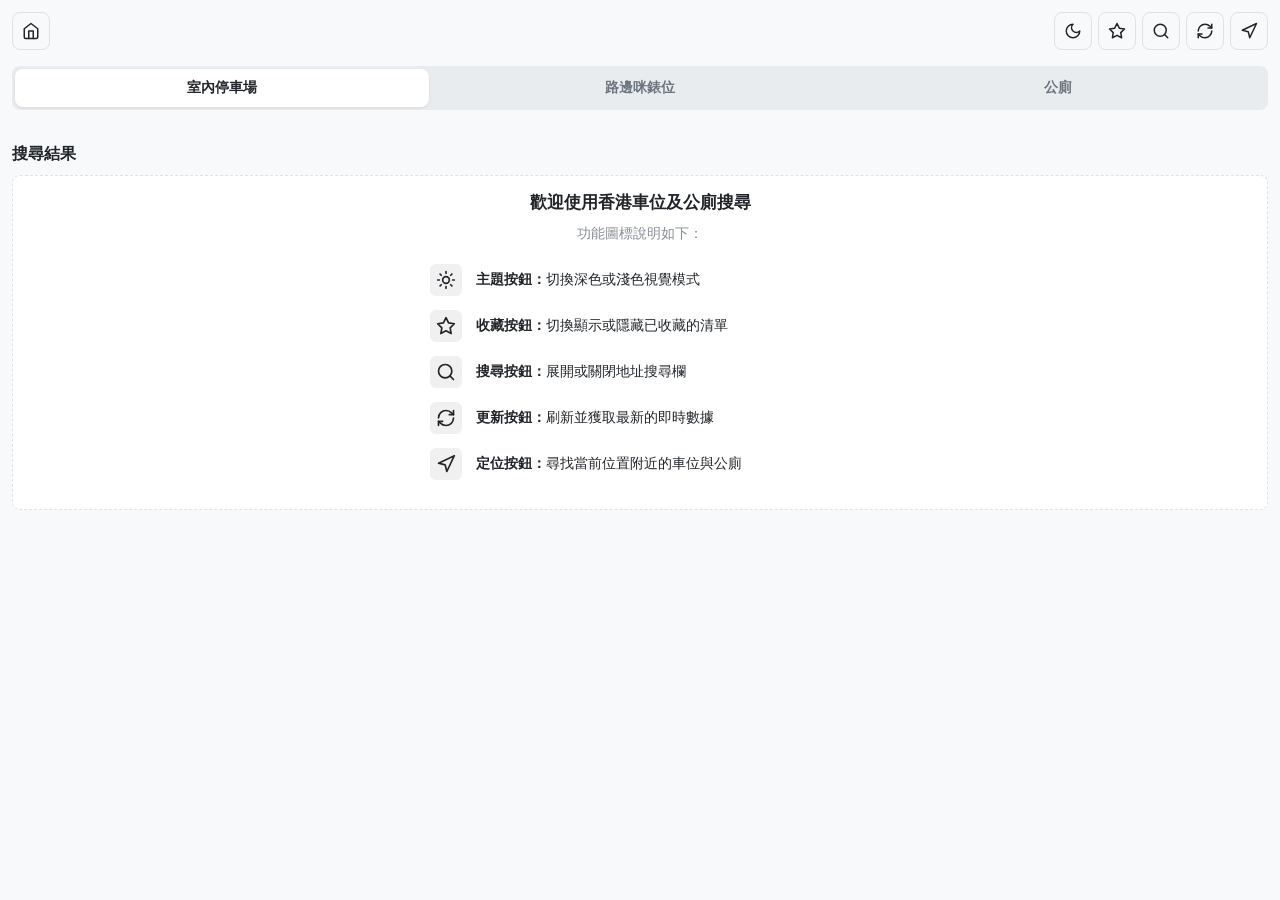
==== commit 404ae144: "Update index.html" ====
--- a/index.html
+++ b/index.html
@@ -9,12 +9,12 @@
         /* 僅針對路邊咪錶位卡片進行版面壓縮與右側重組 */
         .carpark-card.meter-card {
             position: relative !important;
-            padding: 12px 110px 12px 12px !important; /* 壓縮上下內邊距，並在右側騰出固定寬度 */
-            min-height: 105px !important; /* 顯著降低卡片高度 */
+            padding: 12px 110px 12px 12px !important;
+            min-height: 105px !important;
             box-sizing: border-box !important;
         }
 
-        /* 破除原本的 flex 限制，允許右側元件獨立進行絕對定位 */
+        /* 允許右側元件獨立進行絕對定位 */
         .carpark-card.meter-card .card-body-split {
             display: block !important;
         }
@@ -23,69 +23,67 @@
             position: static !important;
         }
 
-        /* 強制將路邊咪錶的空置率盒子固定於右上角，與標題文字對齊 */
+        /* 將路邊咪錶的空置率盒子固定於右上角 */
         .carpark-card.meter-card .vacancy-badge {
             position: absolute !important;
             top: 12px !important;
             right: 12px !important;
             margin: 0 !important;
-            width: 84px !important; /* 固定的方框寬度，利於下方按鈕精準對齊 */
+            width: 84px !important;
             box-sizing: border-box !important;
         }
 
-        /* 將正方形按鈕群水平排列，精準置於空置率盒子的正下方 */
+        /* 將無邊框按鈕群水平排列並與空置率盒子右側對齊 */
         .carpark-card.meter-card .parking-tracker-btn-container {
             position: absolute !important;
             right: 12px !important;
-            top: 58px !important; /* 緊貼在空置盒子下方 */
+            top: 62px !important; 
             display: flex !important;
             gap: 8px !important;
             width: 84px !important;
-            justify-content: space-between !important;
+            justify-content: flex-end !important;
             background: transparent !important;
             margin: 0 !important;
             padding: 0 !important;
             z-index: 10 !important;
         }
 
-        /* 正方形功能按鈕基礎樣式 */
+        /* 純透明無邊框功能按鈕樣式 */
         .parking-action-btn {
             display: flex !important;
             align-items: center !important;
             justify-content: center !important;
-            width: 38px !important;
-            height: 38px !important;
-            border-radius: 8px !important; /* 正方形外框與微圓角 */
-            background-color: rgba(148, 163, 184, 0.1) !important;
-            border: 1px solid rgba(148, 163, 184, 0.2) !important;
-            color: inherit !important;
+            width: 36px !important;
+            height: 36px !important;
+            background: transparent !important;
+            border: none !important;
+            box-shadow: none !important;
+            color: #94a3b8 !important;
             cursor: pointer !important;
-            transition: all 0.2s ease-in-out !important;
+            transition: color 0.2s ease-in-out !important;
             outline: none !important;
             -webkit-tap-highlight-color: transparent !important;
+            padding: 0 !important;
             box-sizing: border-box !important;
         }
 
         .parking-action-btn:active {
-            background-color: rgba(148, 163, 184, 0.25) !important;
+            opacity: 0.5 !important;
         }
 
         .parking-tracker-toggle-btn {
-            color: #3b82f6 !important;
-        }
-
+            color: #94a3b8 !important;
+        }
+
+        /* 啟動追蹤時轉為純亮藍色 */
         .parking-tracker-toggle-btn.tracking-active {
-            background-color: #2563eb !important;
-            border-color: #1d4ed8 !important;
-            color: #ffffff !important;
+            color: #2563eb !important;
         }
 
         .parking-tracker-toggle-btn.tracking-disabled {
             color: #94a3b8 !important;
-            opacity: 0.25 !important;
+            opacity: 0.15 !important;
             cursor: not-allowed !important;
-            background-color: transparent !important;
-            border-color: rgba(148, 163, 184, 0.1) !important;
         }
 
         /* 頂部輕量化提示通知 */
@@ -129,7 +127,6 @@
             animation: islandSlideUp 0.3s cubic-bezier(0.16, 1, 0.3, 1);
         }
 
-        /* 地圖開啟時完全移除 DOM 渲染與物理佔位 */
         #mobile-bottom-tracker-island.island-hidden {
             display: none !important;
             visibility: hidden !important;
